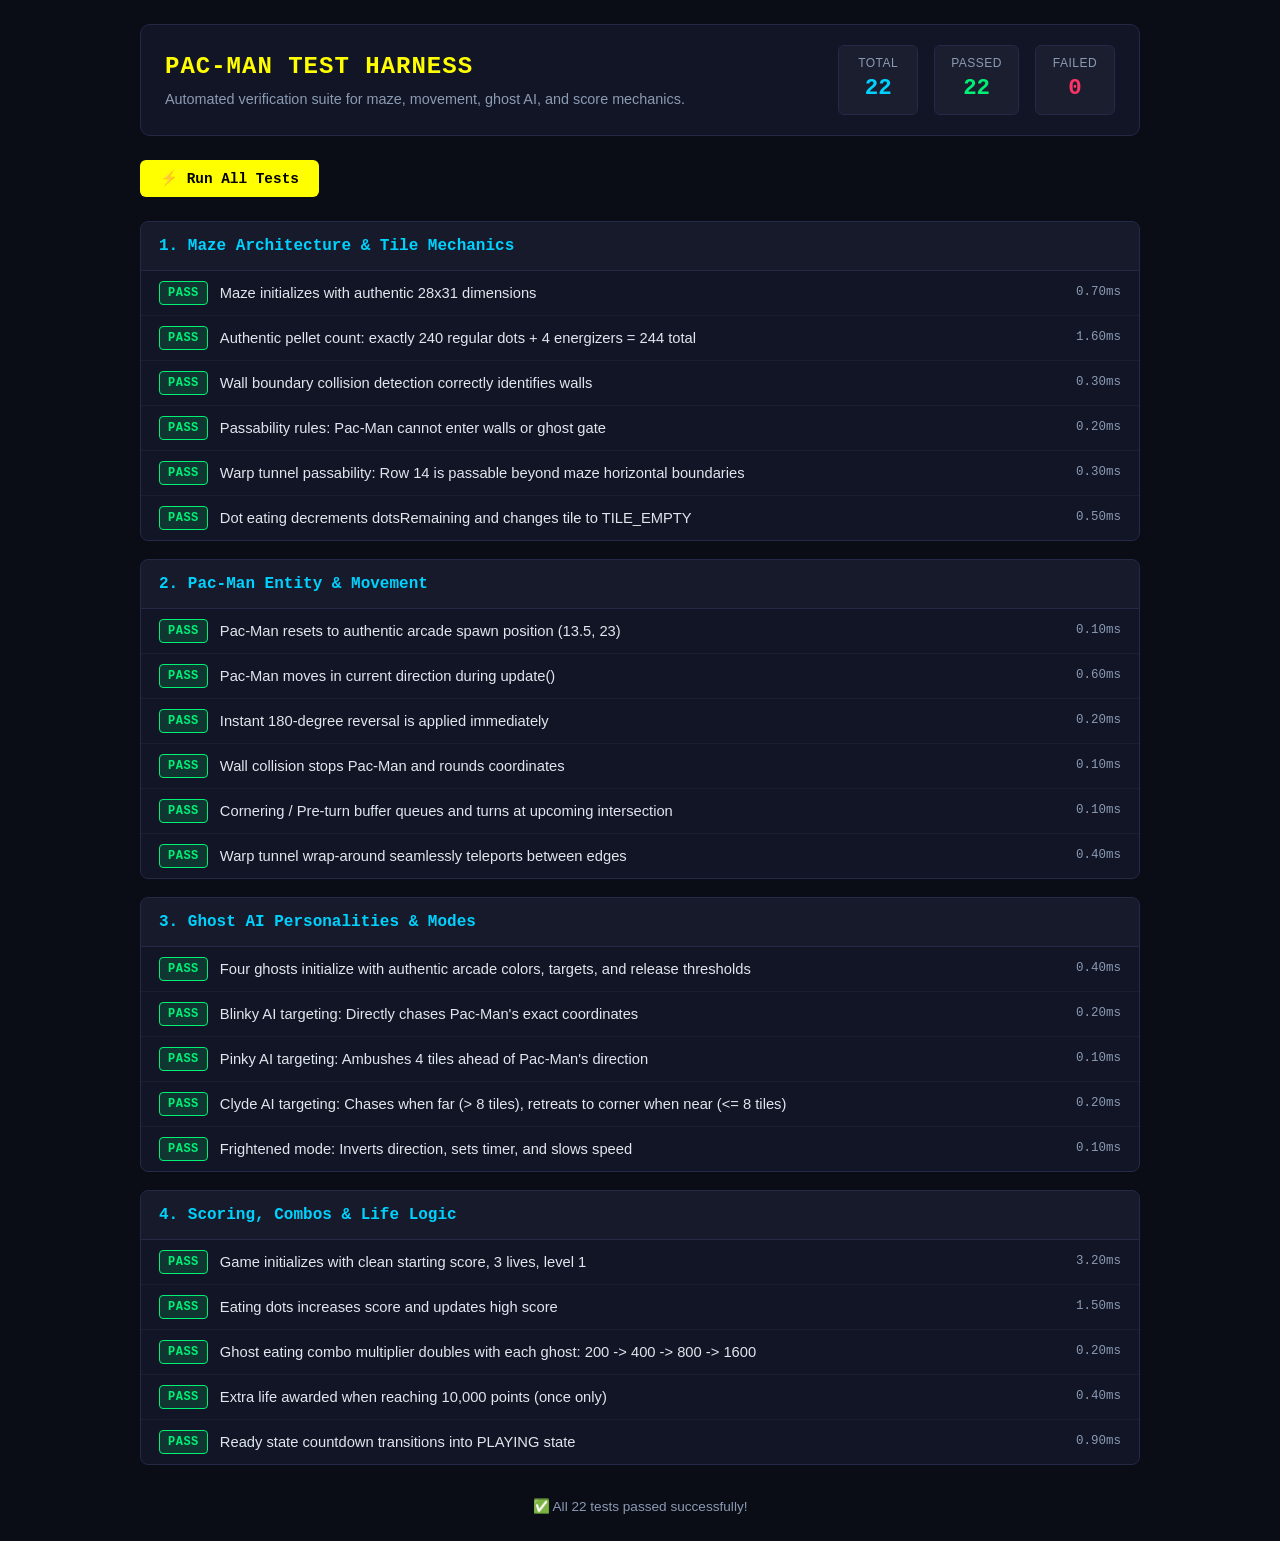
==== pacman/tests.html @ afb6a4fb "Add automated unit and integration test harness in tests.html" ====
<!DOCTYPE html>
<html lang="en">
<head>
  <meta charset="UTF-8">
  <meta name="viewport" content="width=device-width, initial-scale=1.0">
  <title>Retro PAC-MAN - Automated Test Suite & Harness</title>
  <style>
    :root {
      --bg: #0a0c16;
      --card-bg: #121526;
      --card-border: #232946;
      --text-main: #e0e6ed;
      --text-dim: #8b9bb4;
      --accent-yellow: #ffff00;
      --accent-blue: #00d2ff;
      --accent-pink: #ff70a6;
      --pass: #00f076;
      --fail: #ff3366;
      --font-mono: 'Consolas', 'Courier New', monospace;
    }

    * {
      box-sizing: border-box;
      margin: 0;
      padding: 0;
    }

    body {
      background-color: var(--bg);
      color: var(--text-main);
      font-family: -apple-system, BlinkMacSystemFont, "Segoe UI", Roboto, Helvetica, Arial, sans-serif;
      padding: 24px;
      line-height: 1.5;
    }

    .container {
      max-width: 1000px;
      margin: 0 auto;
    }

    header {
      background: var(--card-bg);
      border: 1px solid var(--card-border);
      border-radius: 10px;
      padding: 20px 24px;
      margin-bottom: 24px;
      display: flex;
      flex-wrap: wrap;
      justify-content: space-between;
      align-items: center;
      gap: 16px;
    }

    .title-group h1 {
      font-family: var(--font-mono);
      font-size: 1.5rem;
      color: var(--accent-yellow);
      letter-spacing: 1px;
      margin-bottom: 4px;
    }

    .title-group p {
      color: var(--text-dim);
      font-size: 0.9rem;
    }

    .stats-bar {
      display: flex;
      gap: 16px;
      align-items: center;
    }

    .stat-badge {
      display: flex;
      flex-direction: column;
      align-items: center;
      background: rgba(255, 255, 255, 0.04);
      padding: 8px 16px;
      border-radius: 6px;
      border: 1px solid var(--card-border);
      min-width: 80px;
    }

    .stat-label {
      font-size: 0.75rem;
      text-transform: uppercase;
      letter-spacing: 0.5px;
      color: var(--text-dim);
    }

    .stat-val {
      font-family: var(--font-mono);
      font-size: 1.4rem;
      font-weight: bold;
    }

    .stat-pass { color: var(--pass); }
    .stat-fail { color: var(--fail); }
    .stat-total { color: var(--accent-blue); }

    .controls {
      display: flex;
      gap: 10px;
      margin-bottom: 24px;
    }

    button.btn-run {
      background: var(--accent-yellow);
      color: #000;
      border: none;
      font-family: var(--font-mono);
      font-size: 0.9rem;
      font-weight: bold;
      padding: 10px 20px;
      border-radius: 6px;
      cursor: pointer;
      transition: opacity 0.2s;
    }

    button.btn-run:hover {
      opacity: 0.9;
    }

    .suite {
      background: var(--card-bg);
      border: 1px solid var(--card-border);
      border-radius: 8px;
      margin-bottom: 18px;
      overflow: hidden;
    }

    .suite-header {
      background: rgba(255, 255, 255, 0.02);
      border-bottom: 1px solid var(--card-border);
      padding: 12px 18px;
      font-family: var(--font-mono);
      font-size: 1rem;
      display: flex;
      justify-content: space-between;
      align-items: center;
    }

    .suite-title {
      color: var(--accent-blue);
      font-weight: bold;
    }

    .test-list {
      list-style: none;
    }

    .test-item {
      padding: 10px 18px;
      border-bottom: 1px solid rgba(255, 255, 255, 0.04);
      display: flex;
      flex-direction: column;
      gap: 4px;
    }

    .test-item:last-child {
      border-bottom: none;
    }

    .test-main {
      display: flex;
      align-items: center;
      gap: 12px;
      font-size: 0.92rem;
    }

    .test-status {
      font-family: var(--font-mono);
      font-size: 0.75rem;
      font-weight: bold;
      padding: 2px 8px;
      border-radius: 4px;
      text-transform: uppercase;
      letter-spacing: 0.5px;
    }

    .status-pass {
      background: rgba(0, 240, 118, 0.15);
      color: var(--pass);
      border: 1px solid var(--pass);
    }

    .status-fail {
      background: rgba(255, 51, 102, 0.15);
      color: var(--fail);
      border: 1px solid var(--fail);
    }

    .test-duration {
      margin-left: auto;
      font-family: var(--font-mono);
      font-size: 0.78rem;
      color: var(--text-dim);
    }

    .test-error {
      margin-top: 6px;
      margin-left: 32px;
      padding: 8px 12px;
      background: rgba(255, 51, 102, 0.08);
      border-left: 3px solid var(--fail);
      border-radius: 3px;
      font-family: var(--font-mono);
      font-size: 0.82rem;
      color: #ff99b3;
      white-space: pre-wrap;
      word-break: break-all;
    }

    .footer-summary {
      text-align: center;
      color: var(--text-dim);
      font-size: 0.85rem;
      margin-top: 32px;
    }
  </style>
</head>
<body>
  <div class="container">
    <header>
      <div class="title-group">
        <h1>PAC-MAN TEST HARNESS</h1>
        <p>Automated verification suite for maze, movement, ghost AI, and score mechanics.</p>
      </div>
      <div class="stats-bar">
        <div class="stat-badge">
          <span class="stat-label">Total</span>
          <span class="stat-val stat-total" id="stat-total">0</span>
        </div>
        <div class="stat-badge">
          <span class="stat-label">Passed</span>
          <span class="stat-val stat-pass" id="stat-pass">0</span>
        </div>
        <div class="stat-badge">
          <span class="stat-label">Failed</span>
          <span class="stat-val stat-fail" id="stat-fail">0</span>
        </div>
      </div>
    </header>

    <div class="controls">
      <button class="btn-run" onclick="runAllTests()">⚡ Run All Tests</button>
    </div>

    <div id="test-output"></div>

    <div class="footer-summary" id="footer-summary">Ready to run tests.</div>
  </div>

  <!-- Flag for pacman.js so it doesn't auto-start the canvas game loop -->
  <script>
    window.__PACMAN_TEST_MODE__ = true;
  </script>

  <!-- Load dependencies & engine -->
  <script src="screens.js"></script>
  <script src="pacman.js"></script>

  <!-- Micro Test Framework & Suites -->
  <script>
    // =========================================================================
    // LIGHTWEIGHT TEST RUNNER & ASSERTION ENGINE
    // =========================================================================

    const suites = [];
    let currentSuite = null;

    function describe(suiteName, fn) {
      currentSuite = { name: suiteName, tests: [] };
      suites.push(currentSuite);
      fn();
      currentSuite = null;
    }

    function test(testName, fn) {
      if (!currentSuite) throw new Error("test() must be inside a describe() block");
      currentSuite.tests.push({ name: testName, fn });
    }

    const assert = {
      ok(val, msg) {
        if (!val) throw new Error(msg || `Expected truthy, got ${val}`);
      },
      strictEqual(actual, expected, msg) {
        if (actual !== expected) {
          throw new Error(msg || `Expected: ${JSON.stringify(expected)}\nReceived: ${JSON.stringify(actual)}`);
        }
      },
      notStrictEqual(actual, expected, msg) {
        if (actual === expected) {
          throw new Error(msg || `Expected values not to strictly equal: ${actual}`);
        }
      },
      deepStrictEqual(actual, expected, msg) {
        const a = JSON.stringify(actual);
        const b = JSON.stringify(expected);
        if (a !== b) {
          throw new Error(msg || `Deep equal mismatch:\nExpected: ${b}\nReceived: ${a}`);
        }
      },
      closeTo(actual, expected, delta = 0.001, msg) {
        if (Math.abs(actual - expected) > delta) {
          throw new Error(msg || `Expected ${actual} to be close to ${expected} (within ±${delta})`);
        }
      }
    };

    // =========================================================================
    // SUITE 1: MAZE ARCHITECTURE & TILE MECHANICS
    // =========================================================================

    describe("1. Maze Architecture & Tile Mechanics", () => {
      const { Maze, GRID_COLS, GRID_ROWS, TILE_WALL, TILE_DOT, TILE_ENERGIZER, TILE_EMPTY, TILE_GATE } = window.PacmanEngine;

      test("Maze initializes with authentic 28x31 dimensions", () => {
        const maze = new Maze();
        assert.strictEqual(maze.grid.length, 31, "Row count must be 31");
        maze.grid.forEach((row, r) => {
          assert.strictEqual(row.length, 28, `Row ${r} must have 28 columns`);
        });
      });

      test("Authentic pellet count: exactly 240 regular dots + 4 energizers = 244 total", () => {
        const maze = new Maze();
        let regularDots = 0;
        let energizers = 0;

        for (let r = 0; r < GRID_ROWS; r++) {
          for (let c = 0; c < GRID_COLS; c++) {
            const tile = maze.getTile(c, r);
            if (tile === TILE_DOT) regularDots++;
            if (tile === TILE_ENERGIZER) energizers++;
          }
        }

        assert.strictEqual(regularDots, 240, "Must contain exactly 240 regular dots");
        assert.strictEqual(energizers, 4, "Must contain exactly 4 energizers");
        assert.strictEqual(maze.totalDots, 244, "Total dots count in maze must be 244");
        assert.strictEqual(maze.dotsRemaining, 244, "Initial dotsRemaining must equal totalDots");
      });

      test("Wall boundary collision detection correctly identifies walls", () => {
        const maze = new Maze();
        // Corners of the maze are walls
        assert.strictEqual(maze.isWall(0, 0), true, "Top-left corner (0,0) must be a wall");
        assert.strictEqual(maze.isWall(27, 0), true, "Top-right corner (27,0) must be a wall");
        assert.strictEqual(maze.isWall(0, 30), true, "Bottom-left corner (0,30) must be a wall");
        assert.strictEqual(maze.isWall(27, 30), true, "Bottom-right corner (27,30) must be a wall");
      });

      test("Passability rules: Pac-Man cannot enter walls or ghost gate", () => {
        const maze = new Maze();
        // Ghost gate is at row 12, cols 13 and 14
        assert.strictEqual(maze.getTile(13, 12), TILE_GATE, "Tile (13,12) should be ghost gate");
        assert.strictEqual(maze.isPassableForPacman(13, 12), false, "Ghost gate must NOT be passable for Pac-Man");
        assert.strictEqual(maze.isPassableForPacman(0, 0), false, "Wall must NOT be passable for Pac-Man");

        // Normal path tile (e.g. (1,1)) is passable
        assert.strictEqual(maze.isPassableForPacman(1, 1), true, "Dot tile (1,1) must be passable for Pac-Man");
      });

      test("Warp tunnel passability: Row 14 is passable beyond maze horizontal boundaries", () => {
        const maze = new Maze();
        assert.strictEqual(maze.isPassableForPacman(-1, 14), true, "Row 14 left tunnel exit (-1, 14) is passable");
        assert.strictEqual(maze.isPassableForPacman(28, 14), true, "Row 14 right tunnel exit (28, 14) is passable");
        assert.strictEqual(maze.isPassableForPacman(-1, 10), false, "Out of bounds on other rows must NOT be passable");
      });

      test("Dot eating decrements dotsRemaining and changes tile to TILE_EMPTY", () => {
        const maze = new Maze();
        const initialDots = maze.dotsRemaining;

        // Tile (1, 1) has a dot
        assert.strictEqual(maze.getTile(1, 1), TILE_DOT);
        const eaten = maze.eat(1, 1);
        assert.strictEqual(eaten, TILE_DOT, "eat() must return TILE_DOT");
        assert.strictEqual(maze.getTile(1, 1), TILE_EMPTY, "Tile must be empty after eating");
        assert.strictEqual(maze.dotsRemaining, initialDots - 1, "dotsRemaining must decrease by 1");

        // Eating again on empty tile does nothing
        const eatenAgain = maze.eat(1, 1);
        assert.strictEqual(eatenAgain, TILE_EMPTY, "Eating empty tile returns TILE_EMPTY");
        assert.strictEqual(maze.dotsRemaining, initialDots - 1, "dotsRemaining should not change");
      });
    });

    // =========================================================================
    // SUITE 2: PAC-MAN ENTITY & MOVEMENT
    // =========================================================================

    describe("2. Pac-Man Entity & Movement", () => {
      const { Pacman, Maze, DIR_LEFT, DIR_RIGHT, DIR_UP, DIR_DOWN, DIR_NONE, GRID_COLS } = window.PacmanEngine;

      test("Pac-Man resets to authentic arcade spawn position (13.5, 23)", () => {
        const pacman = new Pacman();
        assert.strictEqual(pacman.x, 13.5, "Spawn X must be 13.5");
        assert.strictEqual(pacman.y, 23.0, "Spawn Y must be 23.0");
        assert.strictEqual(pacman.dir, DIR_LEFT, "Initial direction must be DIR_LEFT");
        assert.strictEqual(pacman.isDying, false, "Should not be in dying state initially");
      });

      test("Pac-Man moves in current direction during update()", () => {
        const pacman = new Pacman();
        const maze = new Maze();
        pacman.dir = DIR_LEFT;
        const initialX = pacman.x;

        pacman.update(0.1, maze);
        assert.ok(pacman.x < initialX, `Expected X (${pacman.x}) to be less than initial X (${initialX})`);
      });

      test("Instant 180-degree reversal is applied immediately", () => {
        const pacman = new Pacman();
        const maze = new Maze();
        pacman.dir = DIR_LEFT;

        // Queue reverse direction
        pacman.setNextDirection(DIR_RIGHT);
        pacman.update(0.01, maze);

        assert.strictEqual(pacman.dir, DIR_RIGHT, "Pac-Man must instantly reverse to DIR_RIGHT");
        assert.strictEqual(pacman.nextDir, null, "nextDir must be cleared after applying");
      });

      test("Wall collision stops Pac-Man and rounds coordinates", () => {
        const pacman = new Pacman();
        const maze = new Maze();

        // Place Pac-Man at (1, 1) facing left into outer wall (0, 1)
        pacman.x = 1.05;
        pacman.y = 1.0;
        pacman.dir = DIR_LEFT;

        // Outer wall (0, 1) is not passable
        assert.strictEqual(maze.isPassableForPacman(0, 1), false);

        pacman.update(0.1, maze);
        assert.strictEqual(pacman.dir, DIR_NONE, "Pac-Man should stop upon hitting wall");
        assert.strictEqual(pacman.x, 1.0, "Pac-Man X should snap to nearest integer on collision");
      });

      test("Cornering / Pre-turn buffer queues and turns at upcoming intersection", () => {
        const pacman = new Pacman();
        const maze = new Maze();

        // Tile (6, 5) can turn UP into (6, 4)
        // Position Pac-Man near intersection: x = 6.2, y = 5.0, moving LEFT
        pacman.x = 6.2;
        pacman.y = 5.0;
        pacman.dir = DIR_LEFT;

        assert.strictEqual(maze.isPassableForPacman(6, 4), true, "Turn UP at col 6 is passable");

        // Buffer turn UP
        pacman.setNextDirection(DIR_UP);
        assert.strictEqual(pacman.dir, DIR_LEFT, "Direction should still be LEFT before reaching center");

        // Advance into cornering window (< 0.38 distance from col 6)
        pacman.update(0.02, maze); // 10.5 * 0.02 = 0.21 tiles move -> x approx 5.99

        assert.strictEqual(pacman.dir, DIR_UP, "Direction must change to buffered DIR_UP at intersection");
        assert.strictEqual(pacman.x, 6.0, "X position should align with intersection column center");
      });

      test("Warp tunnel wrap-around seamlessly teleports between edges", () => {
        const pacman = new Pacman();
        const maze = new Maze();

        // In row 14, moving left through left boundary
        pacman.y = 14.0;
        pacman.x = -0.6;
        pacman.dir = DIR_LEFT;

        pacman.update(0.01, maze);
        assert.closeTo(pacman.x, GRID_COLS - 0.5, 0.2, "Crossing left exit should warp to right tunnel");

        // Moving right through right boundary
        pacman.x = GRID_COLS - 0.4;
        pacman.dir = DIR_RIGHT;

        pacman.update(0.01, maze);
        assert.closeTo(pacman.x, -0.5, 0.2, "Crossing right exit should warp to left tunnel");
      });
    });

    // =========================================================================
    // SUITE 3: GHOST AI PERSONALITIES & STATES
    // =========================================================================

    describe("3. Ghost AI Personalities & Modes", () => {
      const {
        Ghost, Pacman,
        DIR_UP, DIR_DOWN, DIR_LEFT, DIR_RIGHT,
        GHOST_STATE_SCATTER, GHOST_STATE_CHASE, GHOST_STATE_FRIGHTENED, GHOST_STATE_EATEN, GHOST_STATE_IN_HOUSE
      } = window.PacmanEngine;

      test("Four ghosts initialize with authentic arcade colors, targets, and release thresholds", () => {
        const blinky = new Ghost('Blinky', '#ff0000', { x: 25, y: -2 }, { x: 13.5, y: 11.0 }, DIR_LEFT, 0);
        const pinky  = new Ghost('Pinky',  '#ffb8de', { x:  2, y: -2 }, { x: 13.5, y: 14.0 }, DIR_UP,   0);
        const inky   = new Ghost('Inky',   '#00ffff', { x: 27, y: 31 }, { x: 11.5, y: 14.0 }, DIR_UP,  30);
        const clyde  = new Ghost('Clyde',  '#ffb847', { x:  0, y: 31 }, { x: 15.5, y: 14.0 }, DIR_UP,  60);

        assert.strictEqual(blinky.state, GHOST_STATE_SCATTER, "Blinky starts immediately outside in SCATTER");
        assert.strictEqual(pinky.state, GHOST_STATE_IN_HOUSE, "Pinky starts IN_HOUSE");
        assert.strictEqual(inky.dotReleaseThreshold, 30, "Inky release threshold is 30 dots");
        assert.strictEqual(clyde.dotReleaseThreshold, 60, "Clyde release threshold is 60 dots");
      });

      test("Blinky AI targeting: Directly chases Pac-Man's exact coordinates", () => {
        const blinky = new Ghost('Blinky', '#ff0000', { x: 25, y: -2 }, { x: 13.5, y: 11.0 }, DIR_LEFT, 0);
        blinky.state = GHOST_STATE_CHASE;

        const pacman = new Pacman();
        pacman.x = 9.0;
        pacman.y = 15.0;

        const target = blinky.getTarget(GHOST_STATE_CHASE, pacman, blinky);
        assert.strictEqual(target.x, 9.0, "Blinky target X should match Pac-Man X");
        assert.strictEqual(target.y, 15.0, "Blinky target Y should match Pac-Man Y");
      });

      test("Pinky AI targeting: Ambushes 4 tiles ahead of Pac-Man's direction", () => {
        const pinky = new Ghost('Pinky', '#ffb8de', { x: 2, y: -2 }, { x: 13.5, y: 14.0 }, DIR_UP, 0);
        pinky.state = GHOST_STATE_CHASE;

        const pacman = new Pacman();
        pacman.x = 10.0;
        pacman.y = 20.0;
        pacman.dir = DIR_RIGHT; // dir.x = 1, dir.y = 0

        const target = pinky.getTarget(GHOST_STATE_CHASE, pacman, null);
        assert.strictEqual(target.x, 14.0, "Pinky targets Pac-Man X + 4*dir.x (10 + 4 = 14)");
        assert.strictEqual(target.y, 20.0, "Pinky targets Pac-Man Y + 4*dir.y (20 + 0 = 20)");
      });

      test("Clyde AI targeting: Chases when far (> 8 tiles), retreats to corner when near (<= 8 tiles)", () => {
        const clyde = new Ghost('Clyde', '#ffb847', { x: 0, y: 31 }, { x: 15.5, y: 14.0 }, DIR_UP, 60);
        clyde.state = GHOST_STATE_CHASE;
        clyde.x = 10.0;
        clyde.y = 10.0;

        const pacman = new Pacman();

        // Far away: distance = 15 tiles
        pacman.x = 25.0;
        pacman.y = 10.0;
        let target = clyde.getTarget(GHOST_STATE_CHASE, pacman, null);
        assert.strictEqual(target.x, 25.0, "When far away, Clyde targets Pac-Man directly");
        assert.strictEqual(target.y, 10.0);

        // Close: distance = 4 tiles (<= 8)
        pacman.x = 14.0;
        pacman.y = 10.0;
        target = clyde.getTarget(GHOST_STATE_CHASE, pacman, null);
        assert.strictEqual(target.x, 0, "When within 8 tiles, Clyde retreats to scatterTarget X (0)");
        assert.strictEqual(target.y, 31, "When within 8 tiles, Clyde retreats to scatterTarget Y (31)");
      });

      test("Frightened mode: Inverts direction, sets timer, and slows speed", () => {
        const ghost = new Ghost('Blinky', '#ff0000', { x: 25, y: -2 }, { x: 13.5, y: 11.0 }, DIR_LEFT, 0);
        ghost.state = GHOST_STATE_CHASE;
        ghost.dir = DIR_LEFT;

        ghost.makeFrightened(7.0);

        assert.strictEqual(ghost.state, GHOST_STATE_FRIGHTENED, "Ghost state must be FRIGHTENED");
        assert.strictEqual(ghost.dir, DIR_RIGHT, "Ghost must reverse direction on frightened trigger");
        assert.strictEqual(ghost.frightenedTimer, 7.0, "Frightened timer must be initialized");
      });
    });

    // =========================================================================
    // SUITE 4: SCORING, MULTIPLIERS & STATE RULES
    // =========================================================================

    describe("4. Scoring, Combos & Life Logic", () => {
      const { Game, STATE_PLAYING, STATE_READY } = window.PacmanEngine;

      test("Game initializes with clean starting score, 3 lives, level 1", () => {
        const game = new Game({ headless: true });
        assert.strictEqual(game.score, 0, "Initial score should be 0");
        assert.strictEqual(game.lives, 3, "Initial lives should be 3");
        assert.strictEqual(game.level, 1, "Initial level should be 1");
      });

      test("Eating dots increases score and updates high score", () => {
        const game = new Game({ headless: true });
        game.startNewGame();

        game.addScore(10);
        assert.strictEqual(game.score, 10, "Score should be 10 after eating a dot");
        assert.ok(game.highScore >= 10, "High score should be at least current score");

        game.addScore(50);
        assert.strictEqual(game.score, 60, "Score should be 60 after eating energizer");
      });

      test("Ghost eating combo multiplier doubles with each ghost: 200 -> 400 -> 800 -> 1600", () => {
        const game = new Game({ headless: true });
        game.startNewGame();

        assert.strictEqual(game.ghostComboMultiplier, 200, "First ghost awards 200 points");
        game.ghostComboMultiplier *= 2;
        assert.strictEqual(game.ghostComboMultiplier, 400, "Second ghost awards 400 points");
        game.ghostComboMultiplier *= 2;
        assert.strictEqual(game.ghostComboMultiplier, 800, "Third ghost awards 800 points");
        game.ghostComboMultiplier *= 2;
        assert.strictEqual(game.ghostComboMultiplier, 1600, "Fourth ghost awards 1600 points");
      });

      test("Extra life awarded when reaching 10,000 points (once only)", () => {
        const game = new Game({ headless: true });
        game.startNewGame();
        const initialLives = game.lives;

        // Add 9,990 points -> no extra life
        game.addScore(9990);
        assert.strictEqual(game.lives, initialLives, "Lives should remain unchanged under 10k points");

        // Add 20 points -> crosses 10,000 threshold
        game.addScore(20);
        assert.strictEqual(game.lives, initialLives + 1, "Extra life should be awarded at >= 10,000 points");
        assert.strictEqual(game.extraLifeAwarded, true, "extraLifeAwarded flag should be true");

        // Add more points -> should NOT award another life
        game.addScore(5000);
        assert.strictEqual(game.lives, initialLives + 1, "Should not grant multiple extra lives from same threshold");
      });

      test("Ready state countdown transitions into PLAYING state", () => {
        const game = new Game({ headless: true });
        game.startNewGame();

        assert.strictEqual(game.state, STATE_READY, "New game starts in READY state");
        assert.ok(game.readyTimer > 0, "Ready timer should be positive");

        // Simulate 4 seconds passing (ready timer is 3.5s)
        game.update(4.0);
        assert.strictEqual(game.state, STATE_PLAYING, "Game should transition to PLAYING once ready timer expires");
      });
    });

    // =========================================================================
    // TEST RUNNER IMPLEMENTATION
    // =========================================================================

    function runAllTests() {
      const outputEl = document.getElementById('test-output');
      outputEl.innerHTML = '';

      let total = 0;
      let passed = 0;
      let failed = 0;
      const testResults = [];

      suites.forEach((suite, sIdx) => {
        const suiteEl = document.createElement('div');
        suiteEl.className = 'suite';

        const suiteHeader = document.createElement('div');
        suiteHeader.className = 'suite-header';
        suiteHeader.innerHTML = `<span class="suite-title">${suite.name}</span>`;
        suiteEl.appendChild(suiteHeader);

        const listEl = document.createElement('ul');
        listEl.className = 'test-list';

        suite.tests.forEach((t) => {
          total++;
          const start = performance.now();
          let pass = false;
          let errorMsg = null;

          try {
            t.fn();
            pass = true;
            passed++;
          } catch (err) {
            failed++;
            errorMsg = err.message || String(err);
          }
          const duration = (performance.now() - start).toFixed(2);

          testResults.push({
            suite: suite.name,
            name: t.name,
            pass,
            durationMs: parseFloat(duration),
            error: errorMsg
          });

          const itemEl = document.createElement('li');
          itemEl.className = 'test-item';
          itemEl.innerHTML = `
            <div class="test-main">
              <span class="test-status ${pass ? 'status-pass' : 'status-fail'}">${pass ? 'PASS' : 'FAIL'}</span>
              <span class="test-name">${t.name}</span>
              <span class="test-duration">${duration}ms</span>
            </div>
            ${errorMsg ? `<div class="test-error">${errorMsg}</div>` : ''}
          `;
          listEl.appendChild(itemEl);
        });

        suiteEl.appendChild(listEl);
        outputEl.appendChild(suiteEl);
      });

      // Update Header Stats
      document.getElementById('stat-total').textContent = total;
      document.getElementById('stat-pass').textContent = passed;
      document.getElementById('stat-fail').textContent = failed;

      const summaryText = failed === 0 
        ? `✅ All ${total} tests passed successfully!` 
        : `⚠️ ${failed} of ${total} tests failed.`;
      document.getElementById('footer-summary').textContent = summaryText;

      // Expose to window for automated agent inspection
      window.__TEST_RESULTS__ = {
        total,
        passed,
        failed,
        allPassed: failed === 0,
        tests: testResults
      };
    }

    // Auto-run on page load
    window.addEventListener('DOMContentLoaded', () => {
      runAllTests();
    });
  </script>
</body>
</html>
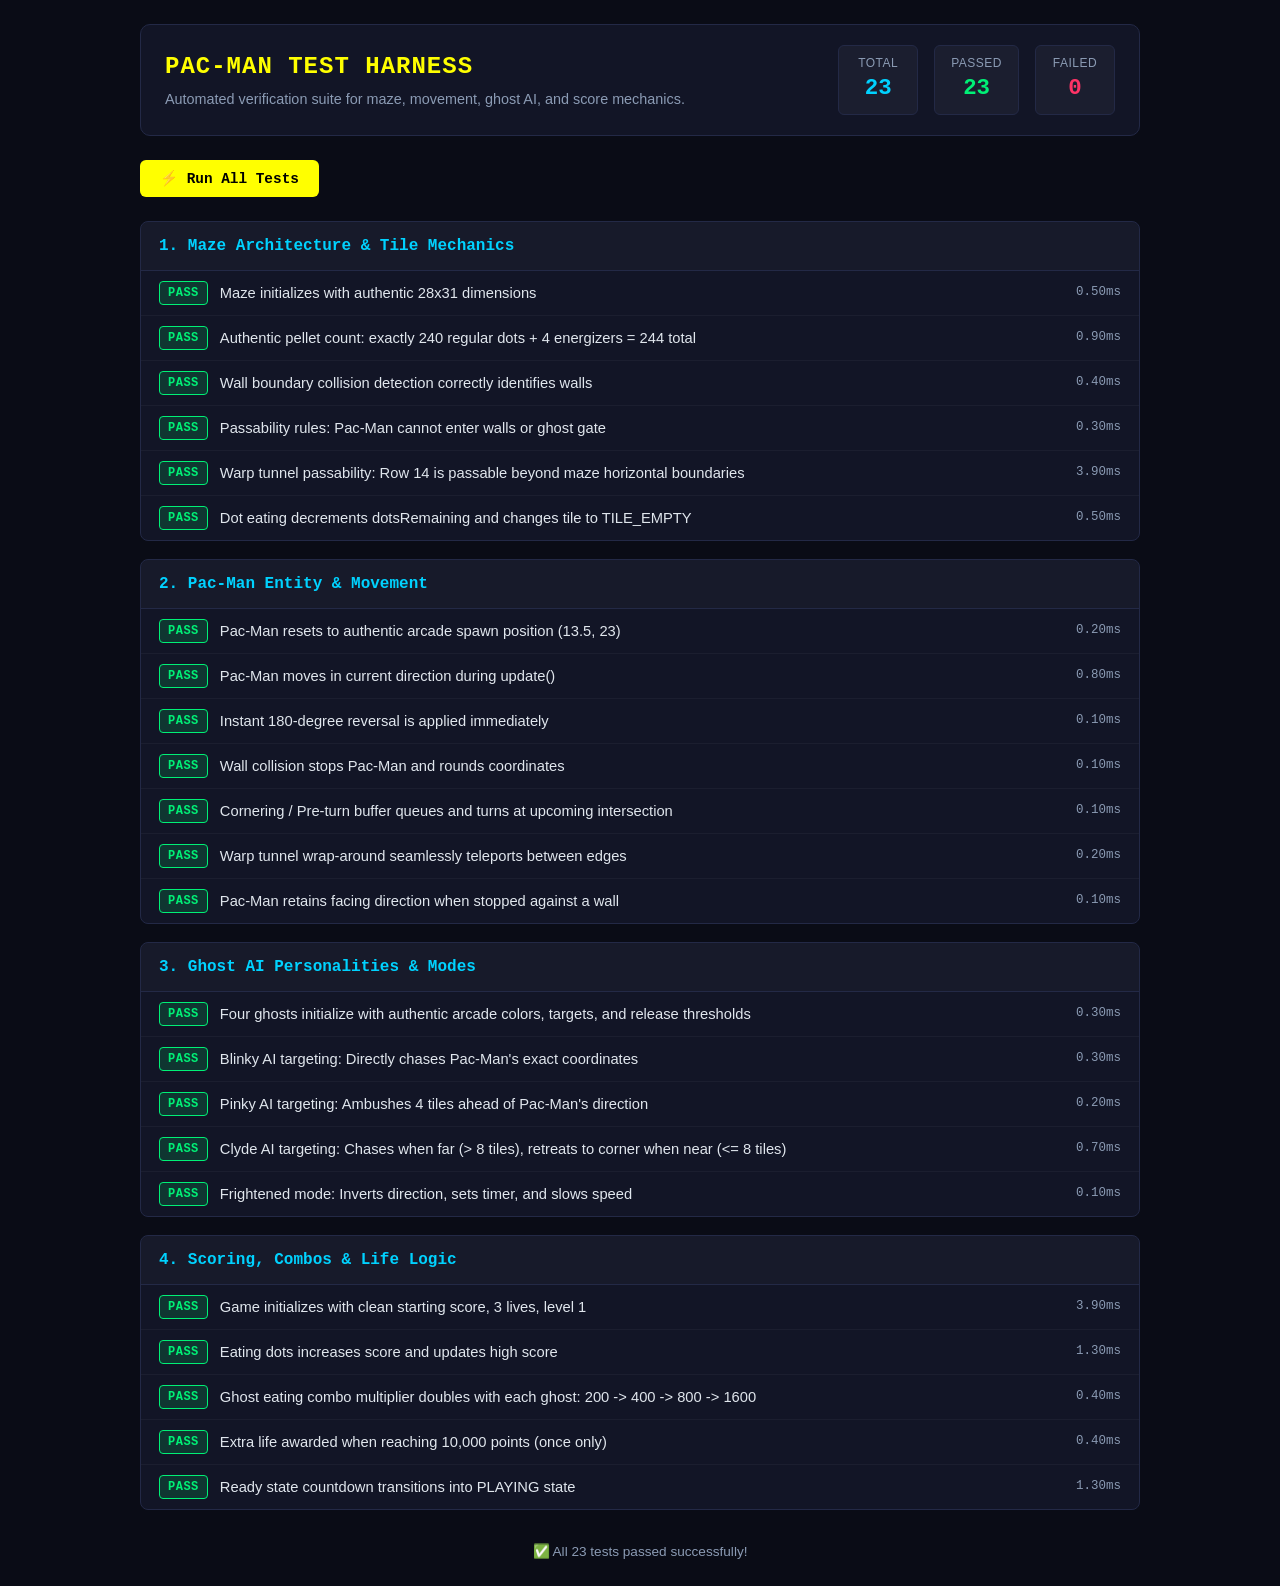
==== commit 8841efd4: "Fix Pac-Man facing direction retention on wall collision" ====
--- a/pacman/tests.html
+++ b/pacman/tests.html
@@ -485,6 +485,48 @@
         pacman.update(0.01, maze);
         assert.closeTo(pacman.x, -0.5, 0.2, "Crossing right exit should warp to left tunnel");
       });
+
+      test("Pac-Man retains facing direction when stopped against a wall", () => {
+        const pacman = new Pacman();
+        const maze = new Maze();
+
+        // Moving UP into a wall (tile (1,0) is wall, (1,1) is open)
+        pacman.x = 1.0;
+        pacman.y = 1.05;
+        pacman.dir = DIR_UP;
+        pacman.facingDir = DIR_UP;
+        pacman.update(0.1, maze);
+        assert.strictEqual(pacman.dir, DIR_NONE, "Pac-Man must stop moving when hitting wall");
+        assert.strictEqual(pacman.facingDir, DIR_UP, "Pac-Man must keep facing UP after stopping");
+
+        // Moving RIGHT into a wall (tile (27,1) is outer wall, (26,1) is open)
+        pacman.x = 25.95;
+        pacman.y = 1.0;
+        pacman.dir = DIR_RIGHT;
+        pacman.facingDir = DIR_RIGHT;
+        pacman.update(0.1, maze);
+        assert.strictEqual(pacman.dir, DIR_NONE, "Pac-Man must stop moving when hitting wall");
+        assert.strictEqual(pacman.facingDir, DIR_RIGHT, "Pac-Man must keep facing RIGHT after stopping");
+
+        // Moving DOWN into a wall (row 7 col 2 is wall, row 6 col 2 is open)
+        pacman.x = 2.0;
+        pacman.y = 5.95;
+        pacman.dir = DIR_DOWN;
+        pacman.facingDir = DIR_DOWN;
+        assert.strictEqual(maze.isPassableForPacman(2, 7), false, "Tile (2,7) must be a wall");
+        pacman.update(0.1, maze);
+        assert.strictEqual(pacman.dir, DIR_NONE, "Pac-Man must stop moving when hitting wall");
+        assert.strictEqual(pacman.facingDir, DIR_DOWN, "Pac-Man must keep facing DOWN after stopping");
+
+        // Moving LEFT into outer wall (0,1)
+        pacman.x = 1.05;
+        pacman.y = 1.0;
+        pacman.dir = DIR_LEFT;
+        pacman.facingDir = DIR_LEFT;
+        pacman.update(0.1, maze);
+        assert.strictEqual(pacman.dir, DIR_NONE, "Pac-Man must stop moving when hitting wall");
+        assert.strictEqual(pacman.facingDir, DIR_LEFT, "Pac-Man must keep facing LEFT after stopping");
+      });
     });
 
     // =========================================================================
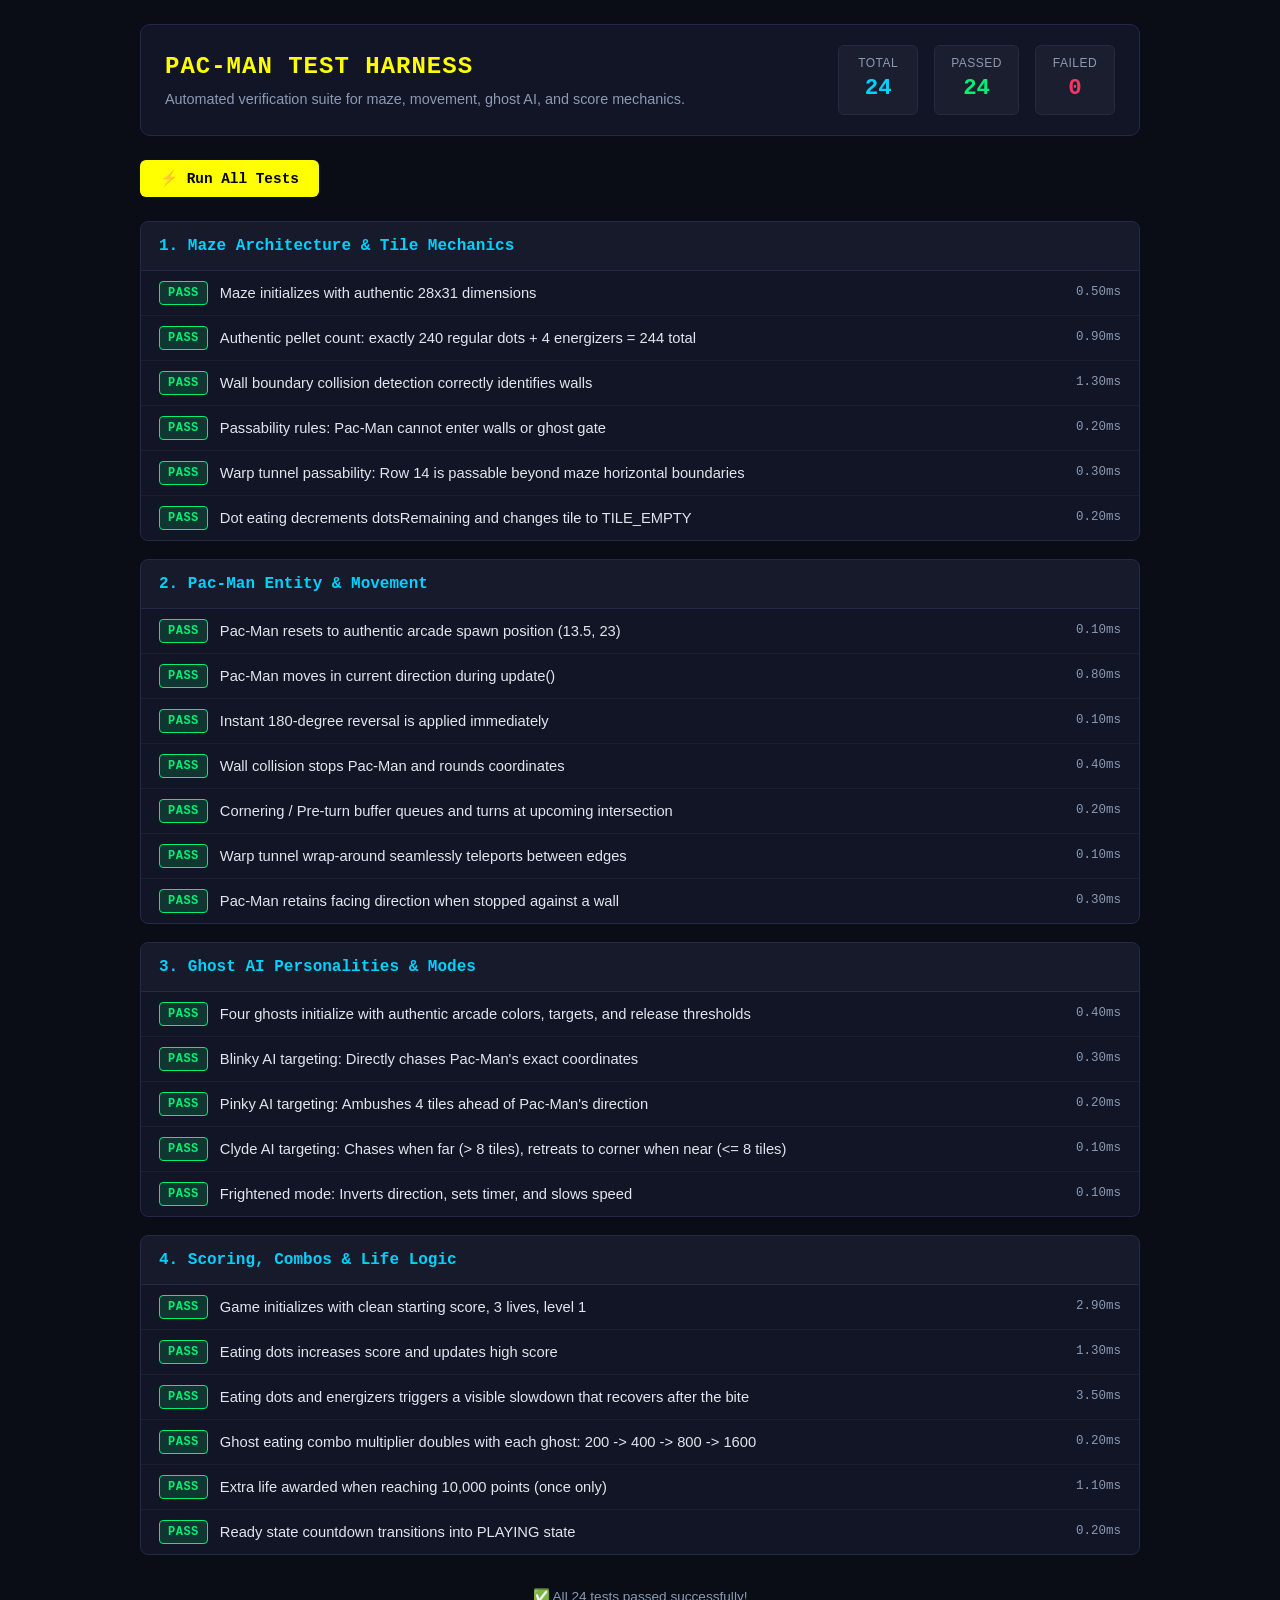
==== commit 849df2c5: "pacman slows down on eating pills" ====
--- a/pacman/tests.html
+++ b/pacman/tests.html
@@ -620,7 +620,7 @@
     // =========================================================================
 
     describe("4. Scoring, Combos & Life Logic", () => {
-      const { Game, STATE_PLAYING, STATE_READY } = window.PacmanEngine;
+      const { Game, STATE_PLAYING, STATE_READY, PACMAN_BASE_SPEED, PACMAN_EAT_SLOWDOWN, DIR_NONE } = window.PacmanEngine;
 
       test("Game initializes with clean starting score, 3 lives, level 1", () => {
         const game = new Game({ headless: true });
@@ -639,6 +639,34 @@
 
         game.addScore(50);
         assert.strictEqual(game.score, 60, "Score should be 60 after eating energizer");
+      });
+
+      test("Eating dots and energizers triggers a visible slowdown that recovers after the bite", () => {
+        const game = new Game({ headless: true });
+        game.startNewGame();
+        game.state = STATE_PLAYING;
+        game.pacman.x = 1;
+        game.pacman.y = 1;
+        game.pacman.dir = DIR_NONE;
+
+        game.update(0.01); // Regular dot at (1, 1)
+        assert.closeTo(game.pacman.speed, PACMAN_BASE_SPEED * PACMAN_EAT_SLOWDOWN, 0.0001);
+        game.update(0.01); // Stay on the now-empty tile during the bite slowdown
+        assert.closeTo(game.pacman.speed, PACMAN_BASE_SPEED * PACMAN_EAT_SLOWDOWN, 0.0001);
+        for (let i = 0; i < 20; i++) game.update(0.01);
+        assert.strictEqual(game.pacman.speed, PACMAN_BASE_SPEED);
+
+        game.pacman.x = 1;
+        game.pacman.y = 3; // Energizer at (1, 3)
+        game.update(0.01);
+        assert.closeTo(game.pacman.speed, PACMAN_BASE_SPEED * PACMAN_EAT_SLOWDOWN, 0.0001);
+        game.update(0.01); // Stay on the now-empty tile during the bite slowdown
+        assert.closeTo(game.pacman.speed, PACMAN_BASE_SPEED * PACMAN_EAT_SLOWDOWN, 0.0001);
+        for (let i = 0; i < 20; i++) game.update(0.01);
+        assert.strictEqual(game.pacman.speed, PACMAN_BASE_SPEED);
+
+        game.resetRound(false);
+        assert.strictEqual(game.pacman.speed, PACMAN_BASE_SPEED, "Resetting the round restores configured base speed");
       });
 
       test("Ghost eating combo multiplier doubles with each ghost: 200 -> 400 -> 800 -> 1600", () => {
